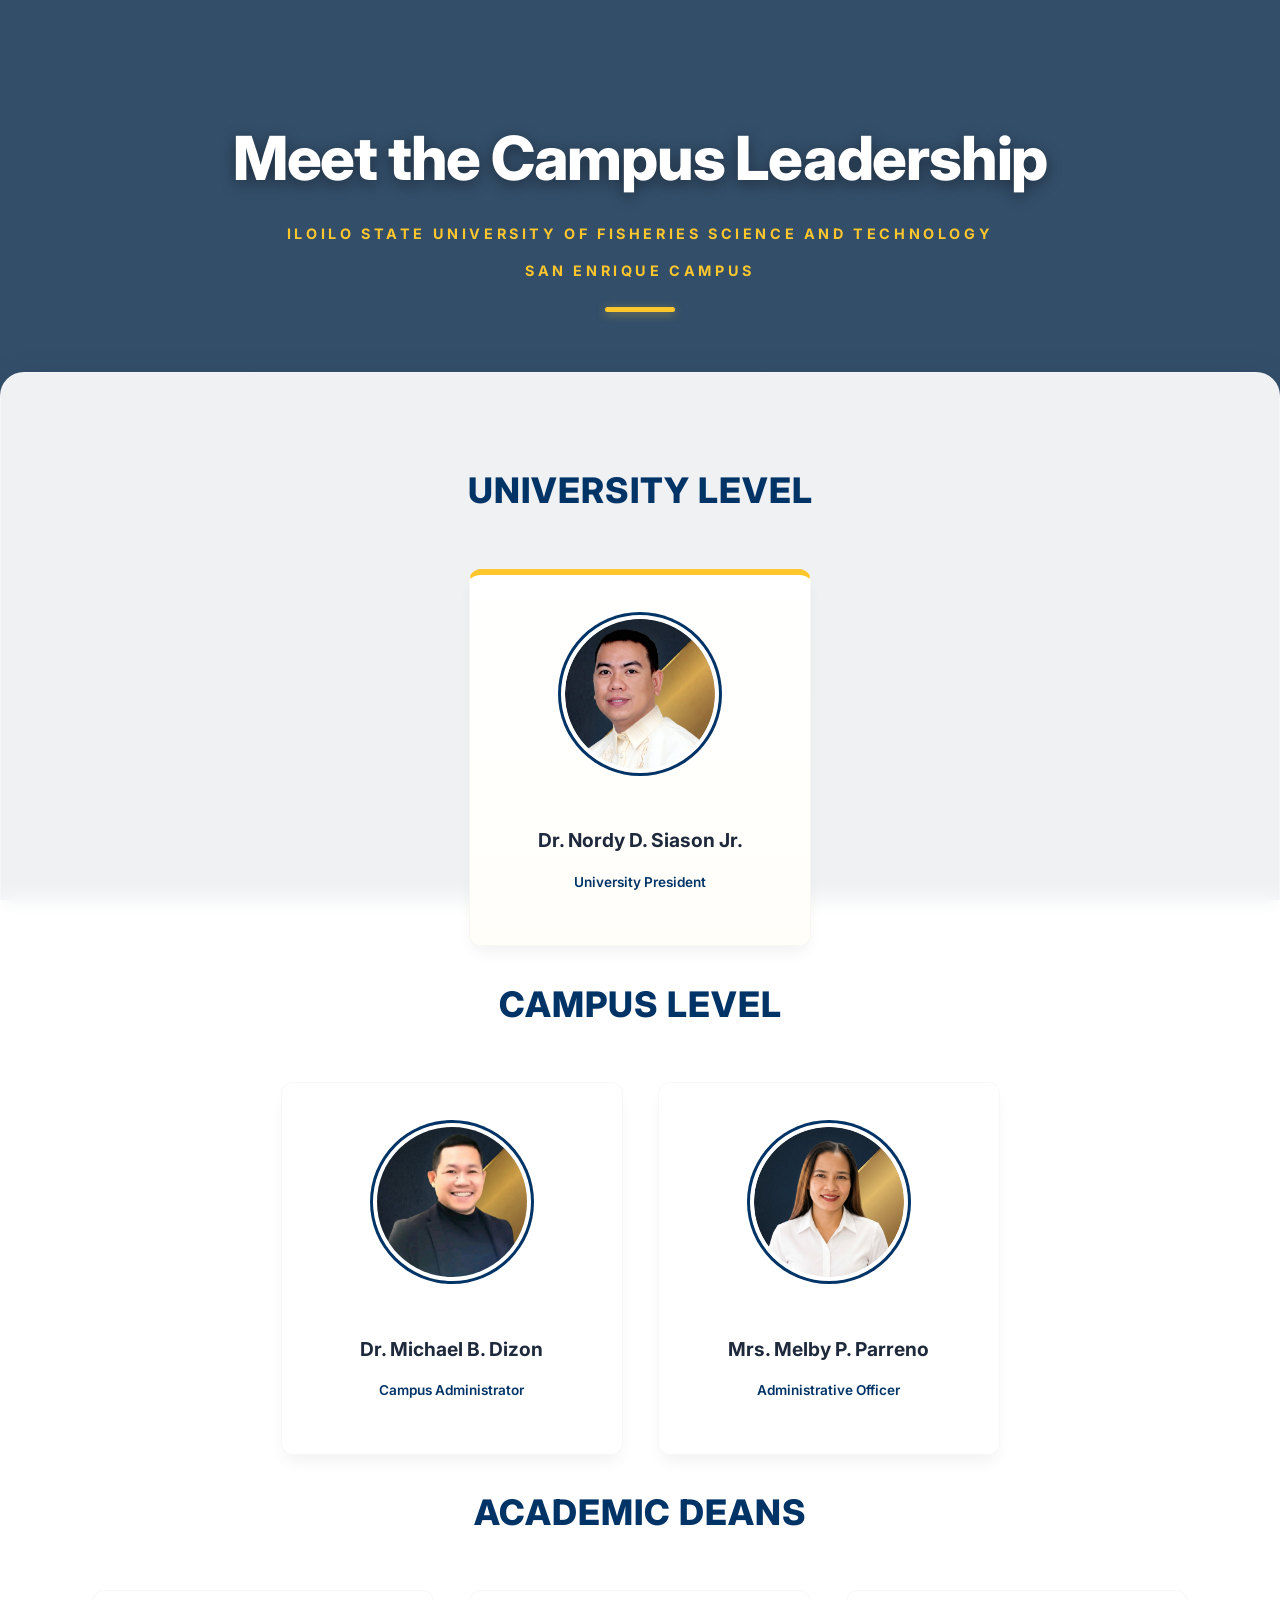
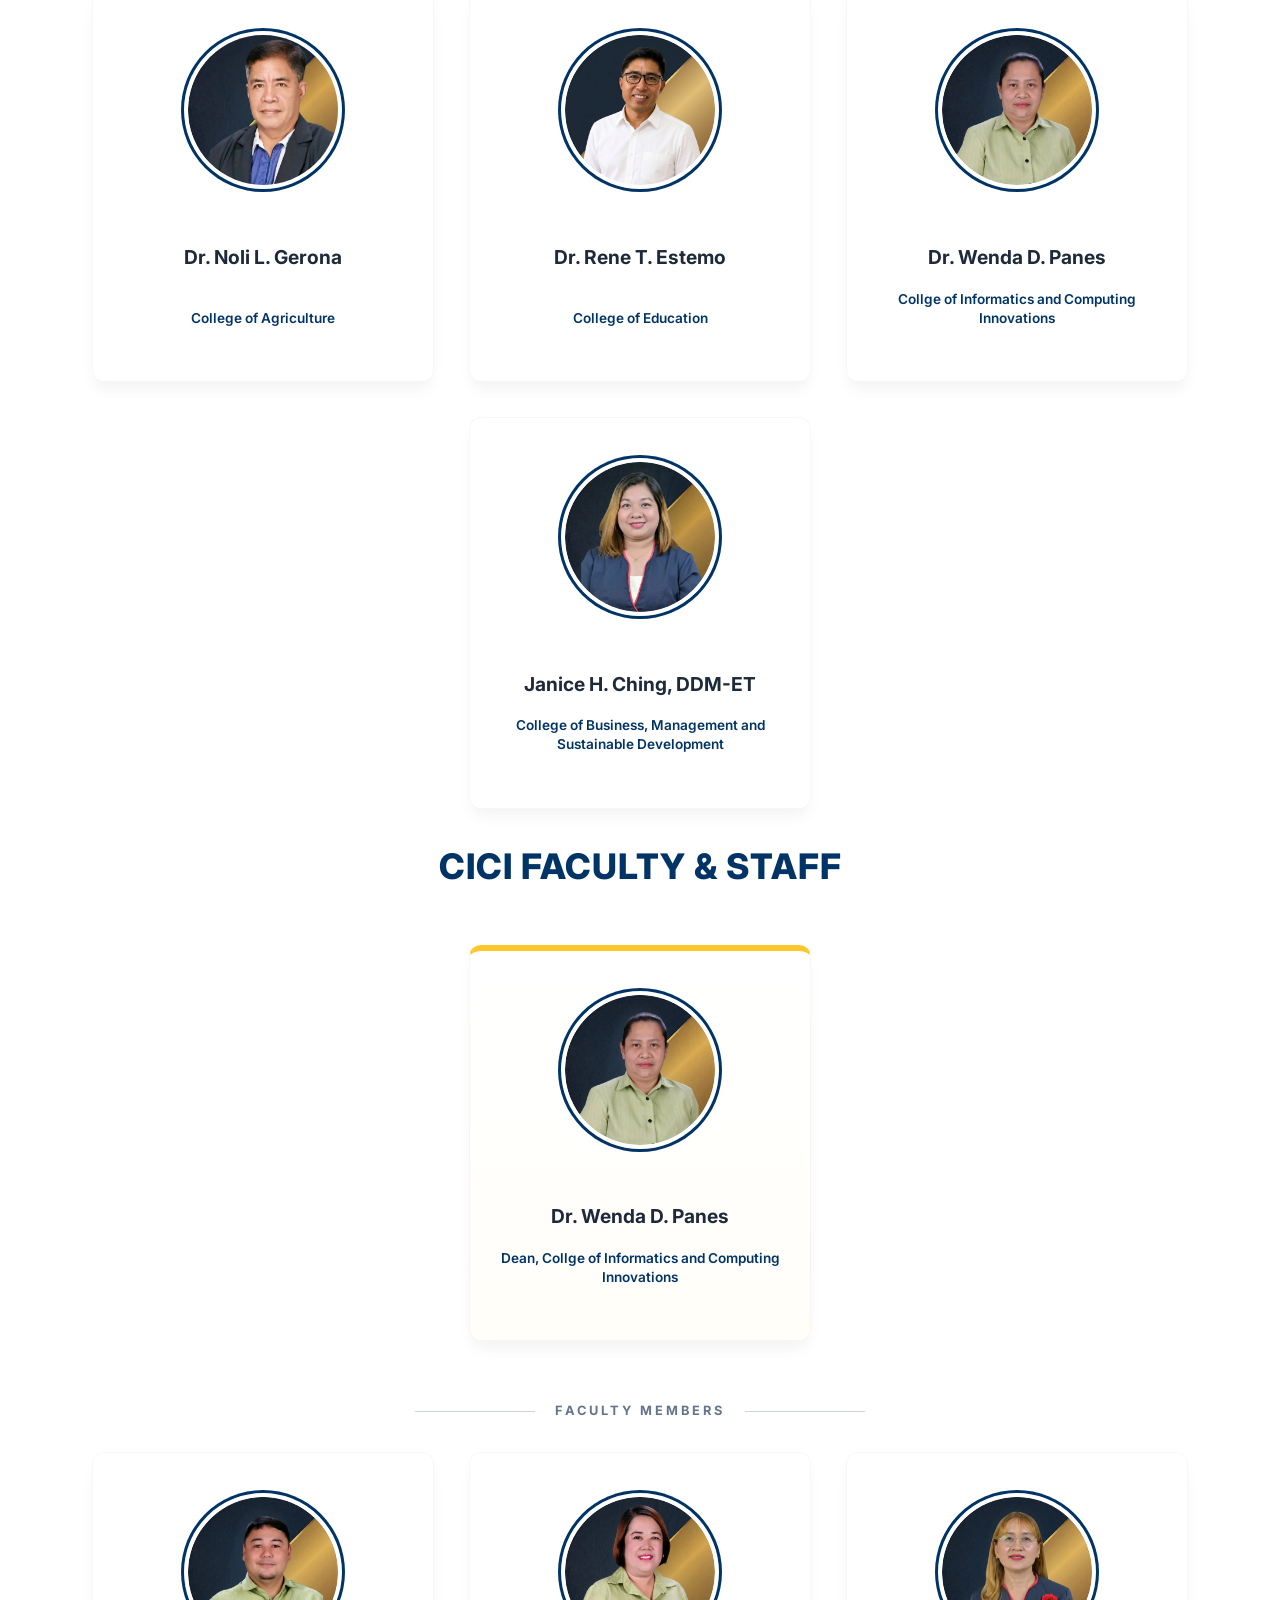
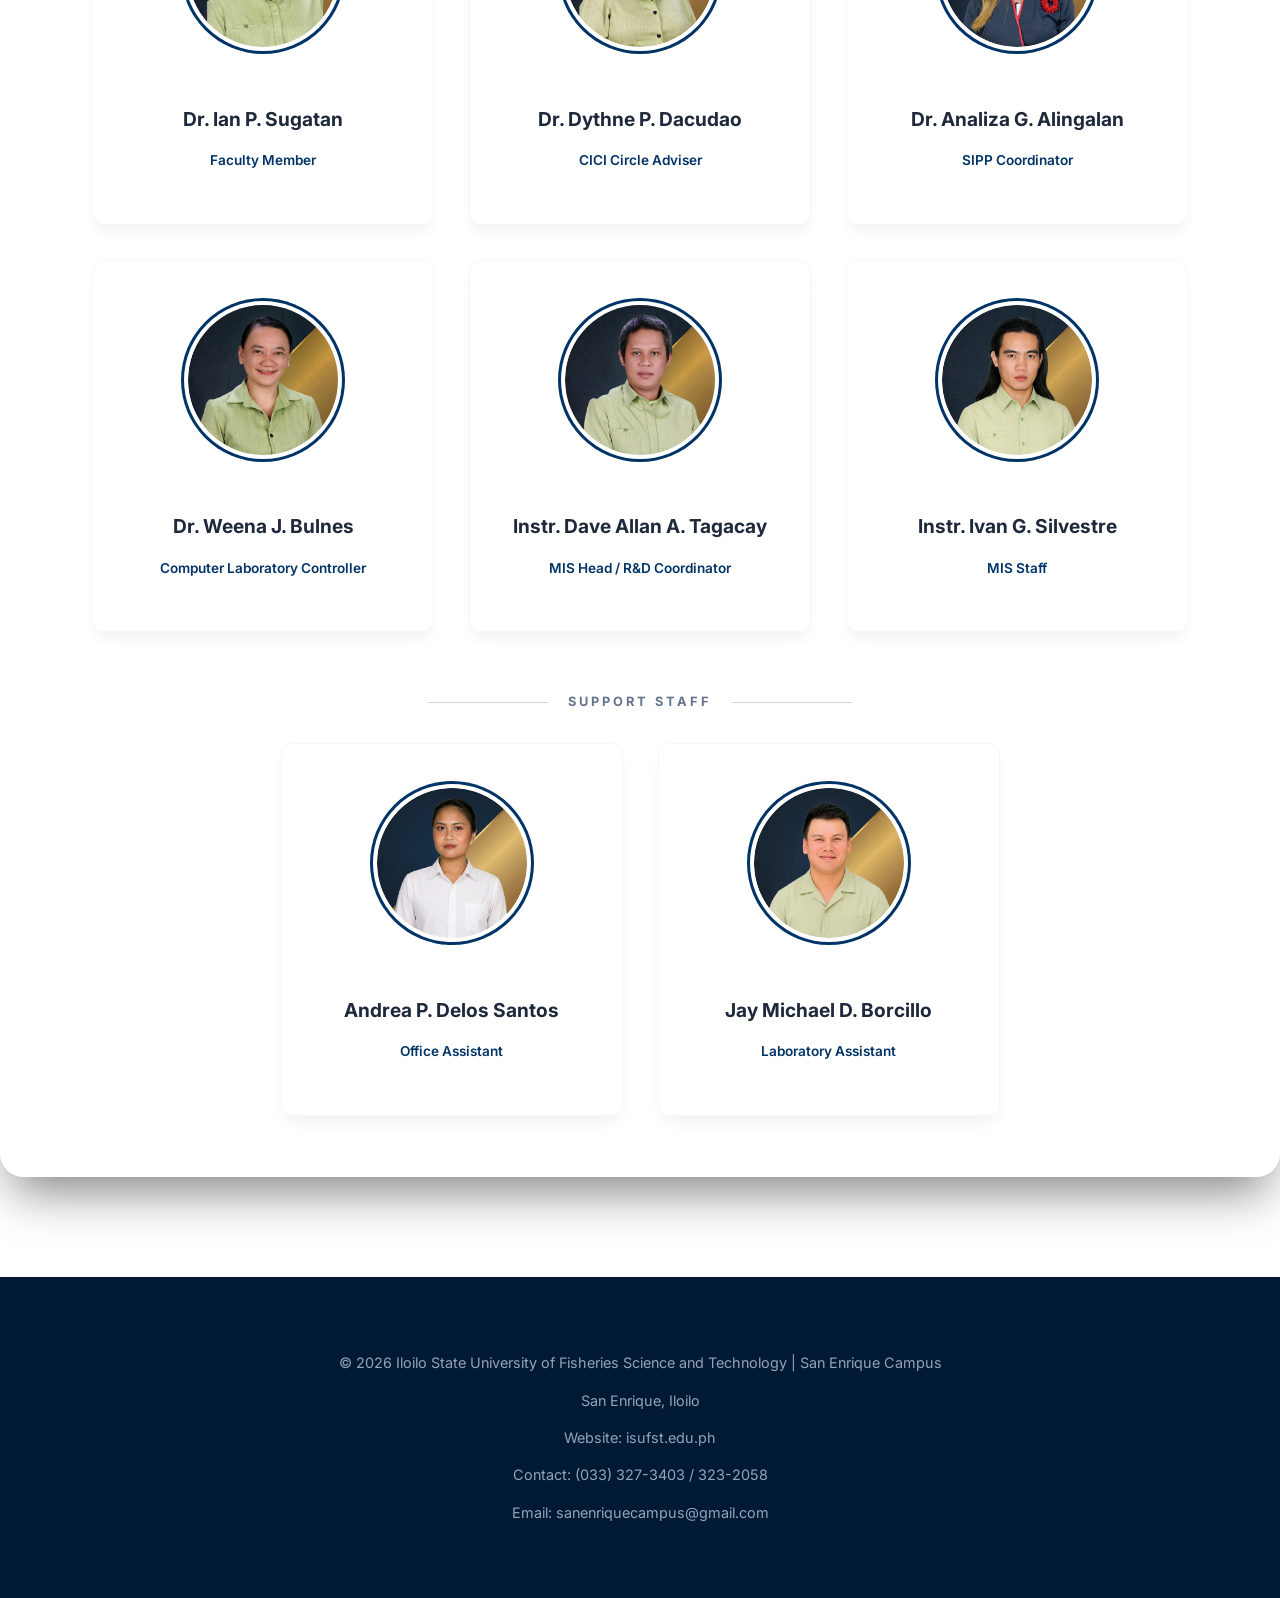
==== index.html @ ee33bfb8 "Add files via upload" ====
<!DOCTYPE html>
<html lang="en">
<head>
    <meta charset="UTF-8">
    <meta name="viewport" content="width=device-width, initial-scale=1.0">
    <title>Meet the Campus Leadership | ISUFST</title>
    <!-- Google Fonts for a modern look -->
    <link href="https://fonts.googleapis.com/css2?family=Inter:wght@400;600;700&display=swap" rel="stylesheet">
    <link rel="stylesheet" href="style.css">
</head>
<body>

    <header class="main-header">
        <div class="header-overlay"></div> <!-- Darkens the image for text readability -->
            <div class="header-content">
                <h1>Meet the Campus Leadership</h1>
                <p>Iloilo State University of Fisheries Science and Technology</p>
                <p>San Enrique Campus</p>
                <div class="header-accent"></div>
            </div>
    </header>

    <main class="container">
        
        <!-- UNIVERSITY LEVEL -->
        <section>
            <h2 class="section-title">University Level</h2>
            <div class="card-grid">
                <div class="card highlight-card">
                    <div class="image-holder">
                        <img src="img/faculty_staff/president.jpe" alt="University President">
                    </div>
                    <div class="card-info">
                        <h3>Dr. Nordy D. Siason Jr.</h3>
                        <p class="title">University President</p>
                    </div>
                </div>
            </div>
        </section>

        <!-- CAMPUS LEVEL -->
        <section>
            <h2 class="section-title">Campus Level</h2>
            <div class="card-grid">
                <div class="card">
                    <div class="image-holder"><img src="img\faculty_staff\dizon.jpe" alt="Dr. Michael B. Dizon"></div>
                    <div class="card-info">
                        <h3>Dr. Michael B. Dizon</h3>
                        <p class="title">Campus Administrator</p>
                    </div>
                </div>
                <div class="card">
                    <div class="image-holder"><img src="img\faculty_staff\admin.jpe" alt="Mrs. Melby P. Parreno"></div>
                    <div class="card-info">
                        <h3>Mrs. Melby P. Parreno</h3>
                        <p class="title">Administrative Officer</p>
                    </div>
                </div>
            </div>
        </section>

        <!-- ACADEMIC DEANS -->
        <section>
            <h2 class="section-title">Academic Deans</h2>
            <div class="card-grid">
                <div class="card">
                    <div class="image-holder"><img src="img\faculty_staff\gerona.jpe" alt="Dr. Noli L. Gerona"></div>
                    <div class="card-info">
                        <h3>Dr. Noli L. Gerona</h3>
                        <p class="title">College of Agriculture</p>
                    </div>
                </div>
                <div class="card">
                    <div class="image-holder"><img src="img\faculty_staff\estomo.jpe" alt="Dr. Rene T. Estemo"></div>
                    <div class="card-info">
                        <h3>Dr. Rene T. Estemo</h3>
                        <p class="title">College of Education</p>
                    </div>
                </div>
                <div class="card">
                    <div class="image-holder"><img src="img\faculty_staff\panes.jpe" alt="Dr. Wenda D. Panes"></div>
                    <div class="card-info">
                        <h3>Dr. Wenda D. Panes</h3>
                        <p class="title">Collge of Informatics and Computing Innovations</p>
                    </div>
                </div>
                <div class="card">
                    <div class="image-holder"><img src="img\faculty_staff\ching.jpe" alt="Janice H. Ching"></div>
                    <div class="card-info">
                        <h3>Janice H. Ching, DDM-ET</h3>
                        <p class="title">College of Business, Management and Sustainable Development</p>
                    </div>
                </div>
            </div>
        </section>

        <!-- CICT DEPARTMENT SECTION -->
        <section class="dept-container">
            <h2 class="section-title">CICI Faculty & Staff</h2>
            
            <!-- DEAN -->
            <div class="sub-section">
                <div class="card-grid">
                    <div class="card highlight-card">
                        <div class="image-holder"><img src="img\faculty_staff\panes.jpe" alt="Dr. Wenda D. Panes"></div>
                        <div class="card-info">
                            <h3>Dr. Wenda D. Panes</h3>
                            <p class="title">Dean, Collge of Informatics and Computing Innovations</p>
                        </div>
                    </div>
                </div>
            </div>

            <!-- FACULTY -->
            <h3 class="tier-label">Faculty Members</h3>
            <div class="card-grid">
                <div class="card">
                    <div class="image-holder"><img src="img\faculty_staff\sugatan.jpe" alt="Dr. Ian P. Sugatan"></div>
                    <div class="card-info"><h3>Dr. Ian P. Sugatan</h3><p class="title">Faculty Member</p></div>
                </div>
                <div class="card">
                    <div class="image-holder"><img src="img\faculty_staff\dacudao.jpe" alt="Dr. Dythne P. Dacudao"></div>
                    <div class="card-info"><h3>Dr. Dythne P. Dacudao</h3><p class="title">CICI Circle Adviser</p></div>
                </div>
                <div class="card">
                    <div class="image-holder"><img src="img\faculty_staff\alingalan.jpe" alt="Dr. Analiza G. Alingalan"></div>
                    <div class="card-info"><h3>Dr. Analiza G. Alingalan</h3><p class="title">SIPP Coordinator</p></div>
                </div>
                <div class="card">
                    <div class="image-holder"><img src="img\faculty_staff\bulnes.jpe" alt="Dr. Weena J. Bulnes"></div>
                    <div class="card-info"><h3>Dr. Weena J. Bulnes</h3><p class="title">Computer Laboratory Controller</p></div>
                </div>
                <div class="card">
                    <div class="image-holder"><img src="img\faculty_staff\tagacay.jpe" alt="Instr. Dave Allan A. Tagacay"></div>
                    <div class="card-info"><h3>Instr. Dave Allan A. Tagacay</h3><p class="title">MIS Head / R&D Coordinator</p></div>
                </div>
                <div class="card">
                    <div class="image-holder"><img src="img\faculty_staff\silvestre.jpe" alt="Instr. Ivan G. Silvestre"></div>
                    <div class="card-info"><h3>Instr. Ivan G. Silvestre</h3><p class="title">MIS Staff</p></div>
                </div>
            </div>

            <!-- STAFF -->
            <h3 class="tier-label">Support Staff</h3>
            <div class="card-grid">
                <div class="card">
                    <div class="image-holder"><img src="img\faculty_staff\delossantos.jpe" alt="Andrea P. Delos Santos"></div>
                    <div class="card-info"><h3>Andrea P. Delos Santos</h3><p class="title">Office Assistant</p></div>
                </div>
                <div class="card">
                    <div class="image-holder"><img src="img\faculty_staff\borcillo.jpe" alt="Jay Michael D. Borcillo"></div>
                    <div class="card-info"><h3>Jay Michael D. Borcillo</h3><p class="title">Laboratory Assistant</p></div>
                </div>
            </div>
        </section>

    </main>

    <footer class="main-footer">
        <p>&copy; 2026 Iloilo State University of Fisheries Science and Technology | San Enrique Campus</p>
        <p>San Enrique, Iloilo</p>
        <p>Website: isufst.edu.ph</p>
        <p>Contact: (033) 327-3403 / 323-2058</p>
        <p>Email: sanenriquecampus@gmail.com</p>
        

    </footer>

</body>
</html>
---- style.css ----
/* --- ISUFST OFFICIAL THEME --- */
:root {
    --primary-blue: #003366;
    --primary-blue-dark: #001a35;
    --secondary-gold: #FFC72C;
    --white: #ffffff;
    --glass-white: rgba(255, 255, 255, 0.92);
    --text-dark: #1E293B;
    --text-muted: #64748B;
    --radius-lg: 24px;
    --radius-sm: 12px;
    --transition: all 0.4s cubic-bezier(0.165, 0.84, 0.44, 1);
}

/* --- DYNAMIC PAGE BACKGROUND --- */
body {
    font-family: 'Inter', sans-serif;
    margin: 0;
    color: var(--text-dark);
    line-height: 1.6;
    
    /* BACKGROUND IMAGE SETTINGS */
    /* Dark gradient overlay ensures text is readable against the sky */
    background: linear-gradient(rgba(0, 34, 68, 0.8), rgba(0, 34, 68, 0.8)), 
                url('Meet the Campus Leadership/img/bg.png'); /* Ensure this filename matches your image */
    
    background-size: cover;
    background-position: center;
    background-attachment: fixed; /* Parallax Effect: Image stays still while scrolling */
    background-repeat: no-repeat;
}

/* --- HEADER STYLING --- */
.main-header {
    padding: 100px 20px 120px;
    text-align: center;
    color: var(--white);
}

.header-content {
    animation: fadeInUp 1s ease-out;
}

.header-content h1 {
    font-size: clamp(2.2rem, 6vw, 3.8rem);
    font-weight: 800;
    letter-spacing: -0.02em;
    margin: 10px 0;
    text-shadow: 0 4px 15px rgba(0,0,0,0.4);
}

.header-content p {
    color: var(--secondary-gold);
    font-weight: 700;
    text-transform: uppercase;
    letter-spacing: 0.25em;
    font-size: 0.9rem;
}

.header-accent {
    height: 5px;
    width: 70px;
    background: var(--secondary-gold);
    margin: 25px auto 0;
    border-radius: 10px;
    box-shadow: 0 2px 10px rgba(255, 199, 44, 0.4);
}

/* --- MAIN CONTENT CONTAINER (GLASSMORPHISM) --- */
.container {
    max-width: 1240px;
    margin: -60px auto 100px; /* Pulls container up over the background */
    padding: 60px 40px;
    background: var(--glass-white);
    backdrop-filter: blur(10px); /* Modern blur effect */
    border-radius: var(--radius-lg);
    box-shadow: 0 25px 50px -12px rgba(0, 0, 0, 0.5);
    border: 1px solid rgba(255, 255, 255, 0.3);
}

/* --- SECTION TITLES --- */
.section-title {
    text-align: center;
    font-size: 2.2rem;
    color: var(--primary-blue);
    margin-bottom: 50px;
    font-weight: 800;
    text-transform: uppercase;
    letter-spacing: 1px;
}

.tier-label {
    text-align: center;
    margin: 60px 0 30px;
    color: var(--text-muted);
    text-transform: uppercase;
    letter-spacing: 3px;
    font-size: 0.8rem;
    font-weight: 700;
    display: flex;
    align-items: center;
    justify-content: center;
    gap: 20px;
}

.tier-label::before, .tier-label::after {
    content: "";
    height: 1px;
    background: #cbd5e1;
    flex-grow: 1;
    max-width: 120px;
}

/* --- CENTERED FLEX GRID --- */
.card-grid {
    display: flex;
    flex-wrap: wrap;
    gap: 35px;
    justify-content: center; /* PERFECTLY CENTERS incomplete rows */
    align-items: stretch;    /* Keeps all cards in a row the same height */
}

/* --- DYNAMIC LEADERSHIP CARDS --- */
.card {
    background: var(--white);
    border-radius: var(--radius-sm);
    padding: 40px 25px;
    width: 290px; /* CONSISTENT WIDTH for all cards */
    text-align: center;
    box-shadow: 0 10px 15px -3px rgba(0, 0, 0, 0.05);
    transition: var(--transition);
    border: 1px solid rgba(0,0,0,0.03);
    display: flex;
    flex-direction: column;
    animation: fadeIn 1s ease-in;
}

.card:hover {
    transform: translateY(-12px);
    box-shadow: 0 25px 35px -5px rgba(0, 0, 0, 0.15);
    border-color: var(--secondary-gold);
}

/* SPECIAL HIGHLIGHT FOR PRESIDENT/DEANS */
.highlight-card {
    border-top: 6px solid var(--secondary-gold);
    background: linear-gradient(to bottom, #ffffff, #fffef9);
}

/* --- CIRCLE IMAGE HOLDER --- */
.image-holder {
    flex-shrink: 0;
    width: 150px;
    height: 150px;
    border-radius: 50%;
    margin: 0 auto 25px;
    overflow: hidden;
    background: #f8fafc;
    border: 4px solid var(--white);
    box-shadow: 0 0 0 3px var(--primary-blue);
    transition: var(--transition);
    display: flex;
    align-items: center;
    justify-content: center;
}

.card:hover .image-holder {
    box-shadow: 0 0 0 4px var(--secondary-gold);
    transform: scale(1.05);
}

.image-holder img {
    width: 100%;
    height: 100%;
    object-fit: cover;
}

/* --- CARD TYPOGRAPHY --- */
.card-info {
    flex-grow: 1;
    display: flex;
    flex-direction: column;
}

.card-info h3 {
    font-size: 1.2rem;
    font-weight: 700;
    color: var(--text-dark);
    margin-bottom: 8px;
    min-height: 3rem; /* Ensures cards align if names wrap to 2 lines */
    display: flex;
    align-items: center;
    justify-content: center;
}

.card-info .title {
    font-size: 0.85rem;
    color: var(--primary-blue);
    font-weight: 600;
    margin-top: auto; /* Pushes position to bottom of card */
    line-height: 1.4;
}

/* --- ANIMATIONS --- */
@keyframes fadeInUp {
    from { opacity: 0; transform: translateY(40px); }
    to { opacity: 1; transform: translateY(0); }
}

@keyframes fadeIn {
    from { opacity: 0; }
    to { opacity: 1; }
}

/* --- FOOTER --- */
.main-footer {
    background: var(--primary-blue-dark);
    color: #94a3b8;
    padding: 60px 20px;
    text-align: center;
    font-size: 0.9rem;
}

/* --- MOBILE RESPONSIVE --- */
@media (max-width: 768px) {
    .container { margin: 20px; padding: 40px 20px; }
    .card { width: 100%; max-width: 320px; }
    .main-header { padding: 60px 20px; }
}
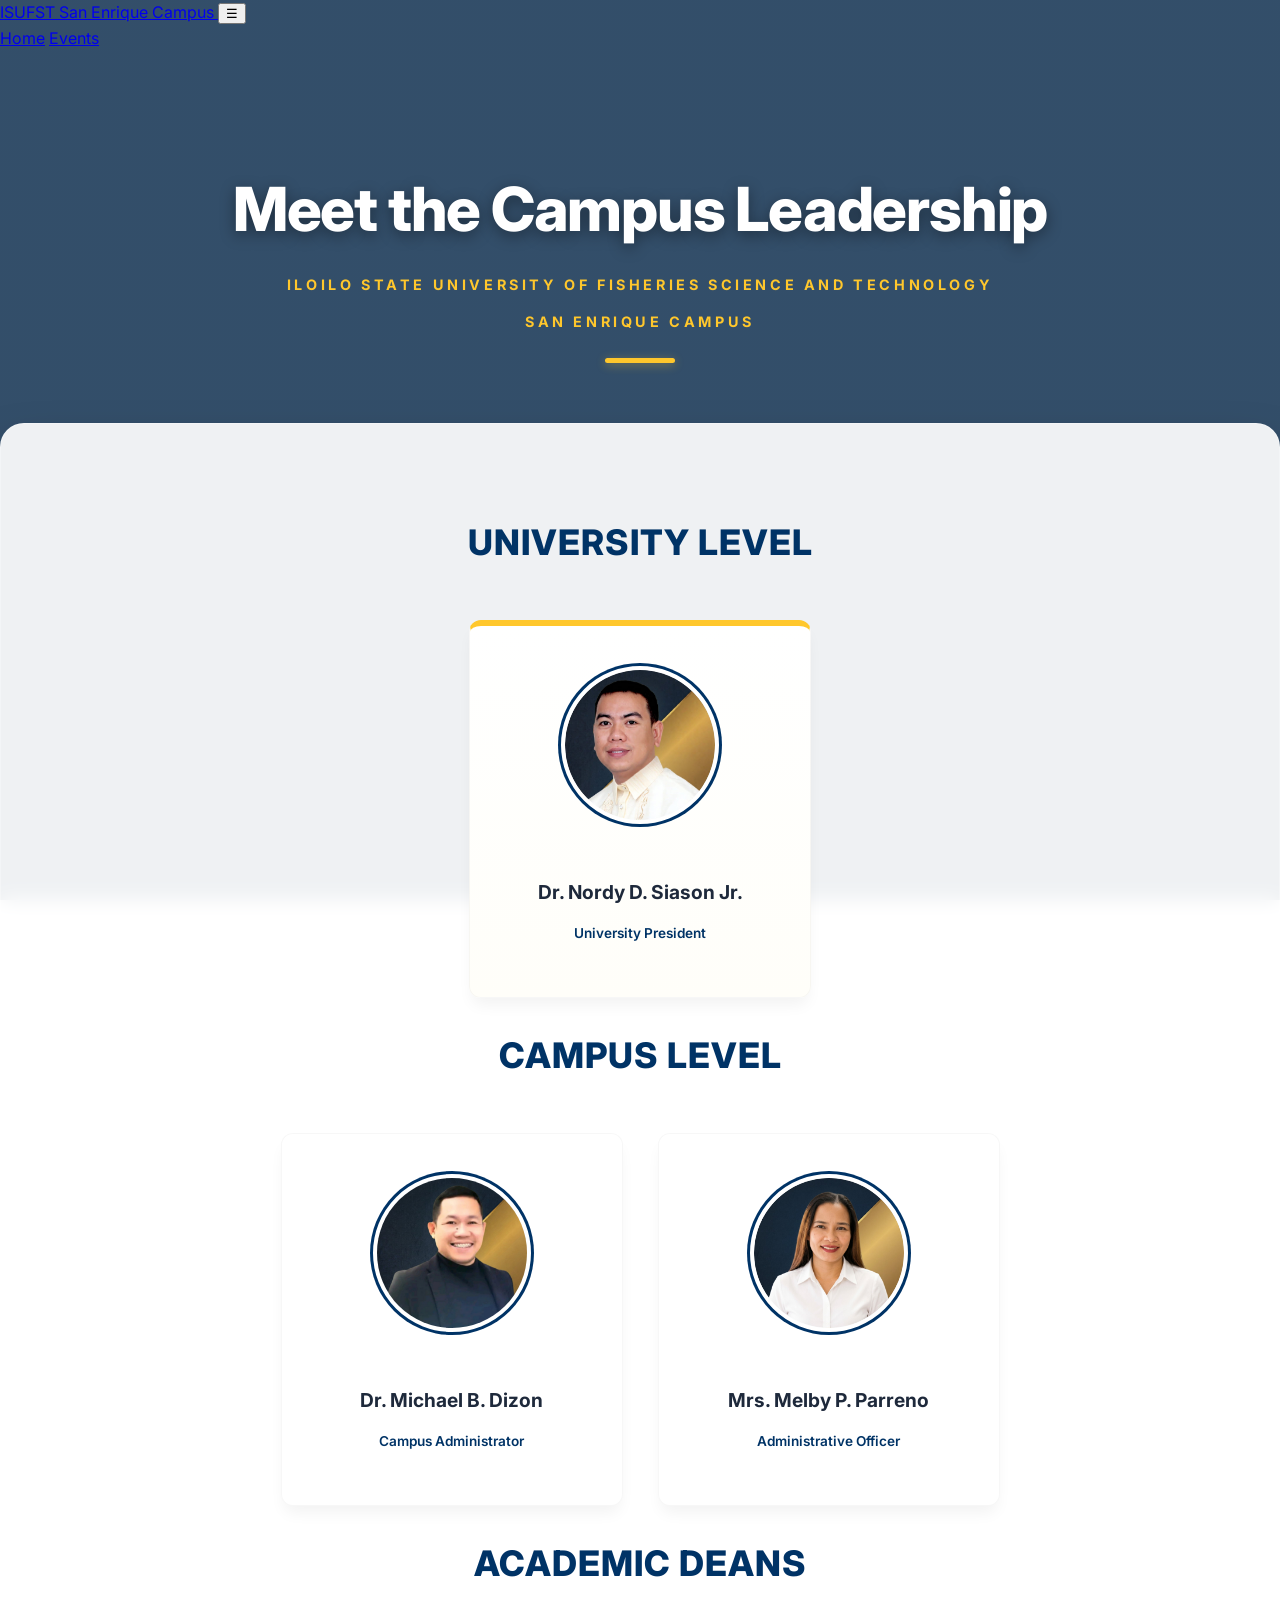
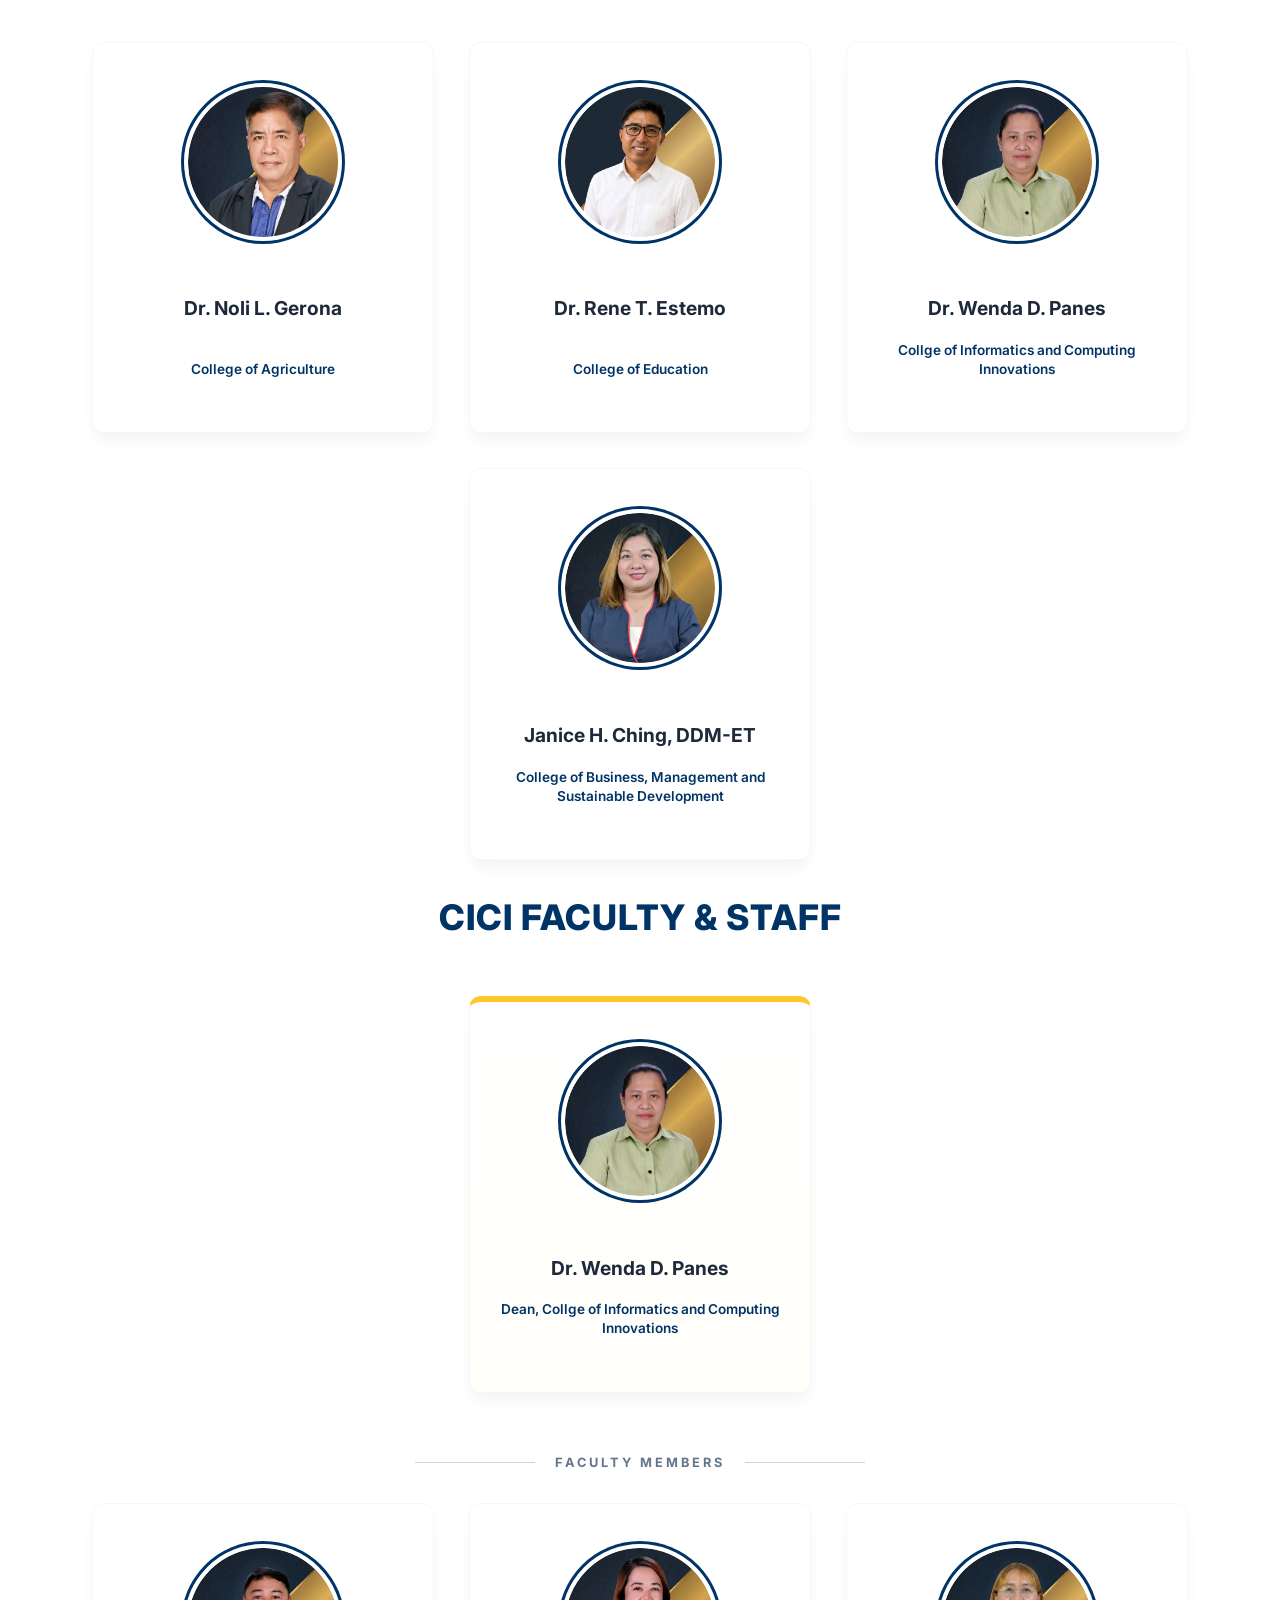
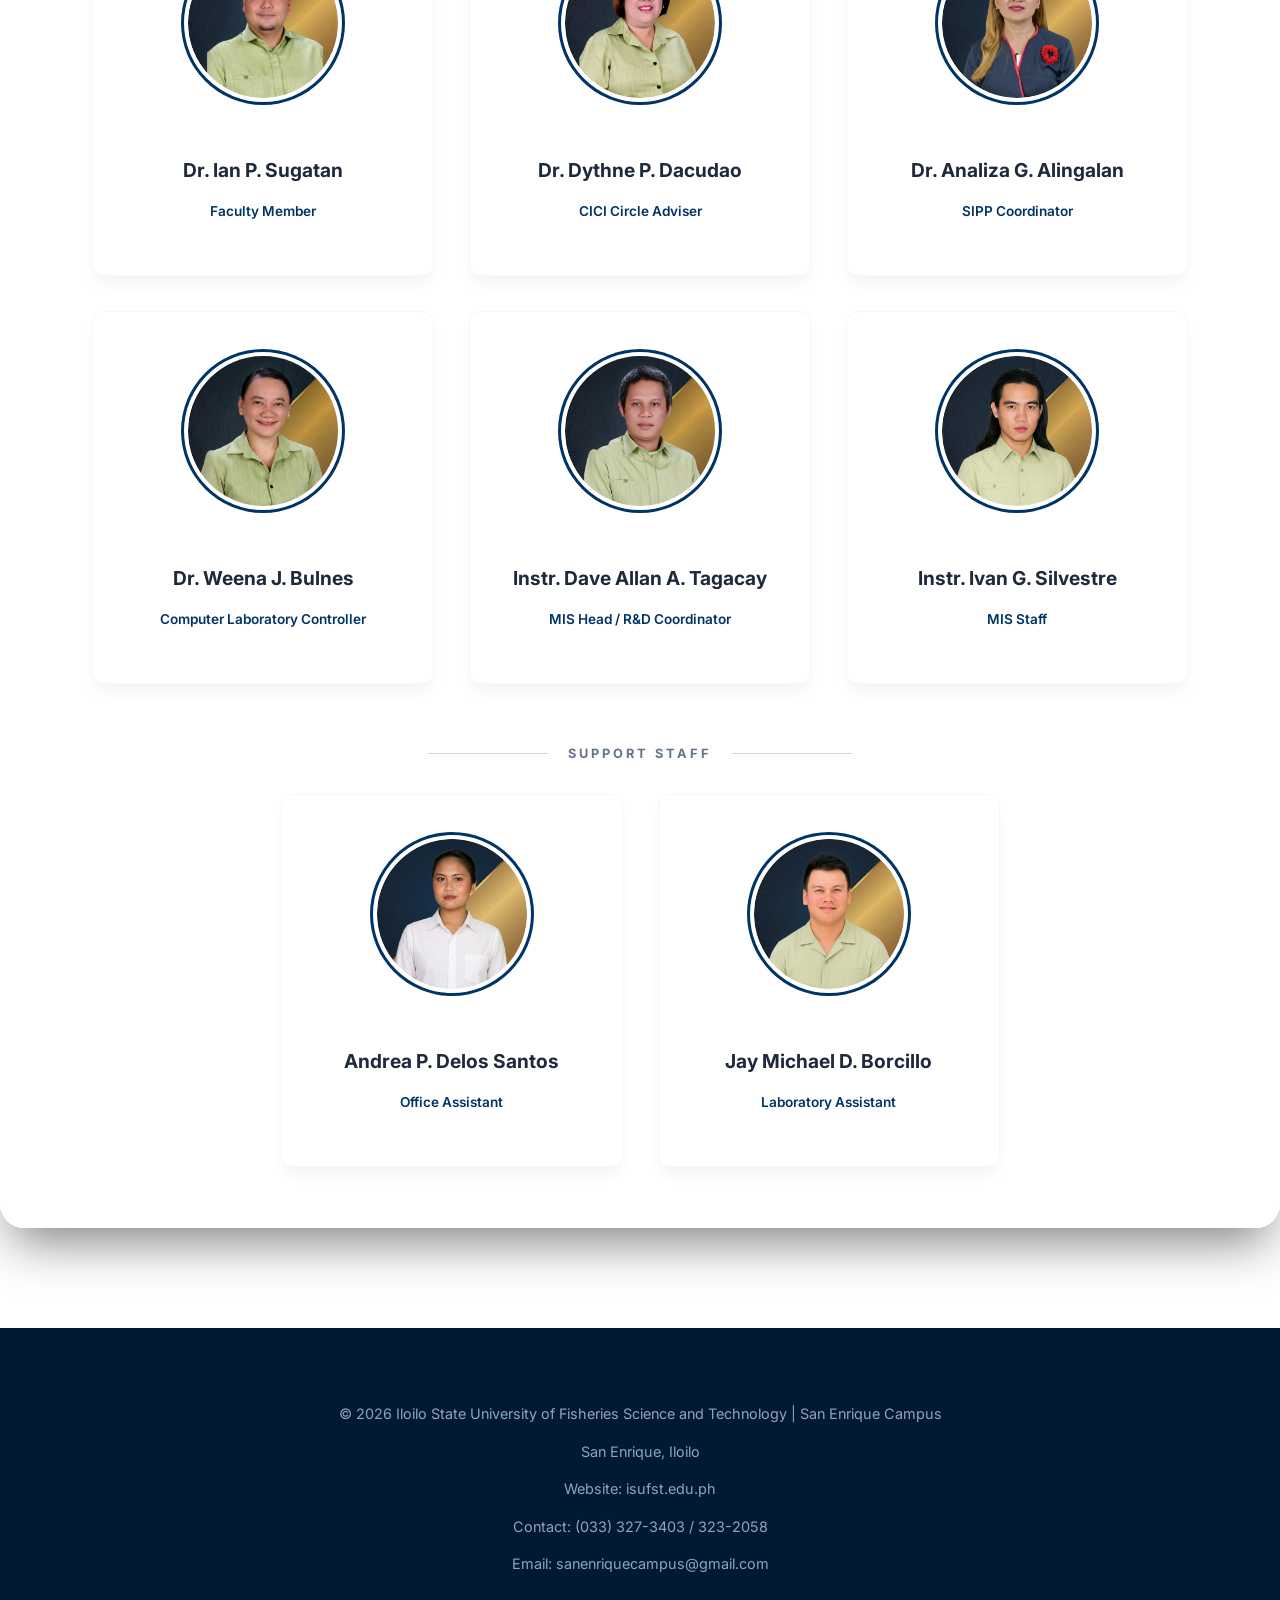
==== commit dce27916: "Update index.html" ====
--- a/index.html
+++ b/index.html
@@ -9,6 +9,25 @@
     <link rel="stylesheet" href="style.css">
 </head>
 <body>
+
+    <nav class="site-nav">
+        <a href="index.html" class="site-brand">
+            <span class="site-brand-name">ISUFST</span>
+            <span class="site-brand-campus">San Enrique Campus</span>
+        </a>
+
+        <button class="nav-toggle" id="navToggle"
+                aria-label="Toggle navigation"
+                aria-expanded="false">
+            ☰
+        </button>
+
+        <div class="site-nav-links" id="navLinks">
+            <a href="index.html" class="active">Home</a>
+            <a href="events.html">Events</a>
+        </div>
+    </nav>
+
 
     <header class="main-header">
         <div class="header-overlay"></div> <!-- Darkens the image for text readability -->
@@ -154,6 +173,16 @@
             </div>
         </section>
 
+    <script>
+        const navToggle = document.getElementById("navToggle");
+        const navLinks = document.getElementById("navLinks");
+
+        navToggle.addEventListener("click", () => {
+            const open = navLinks.classList.toggle("show");
+            navToggle.setAttribute("aria-expanded", String(open));
+        });
+    </script>
+
     </main>
 
     <footer class="main-footer">
@@ -167,4 +196,4 @@
     </footer>
 
 </body>
-</html>+</html>
